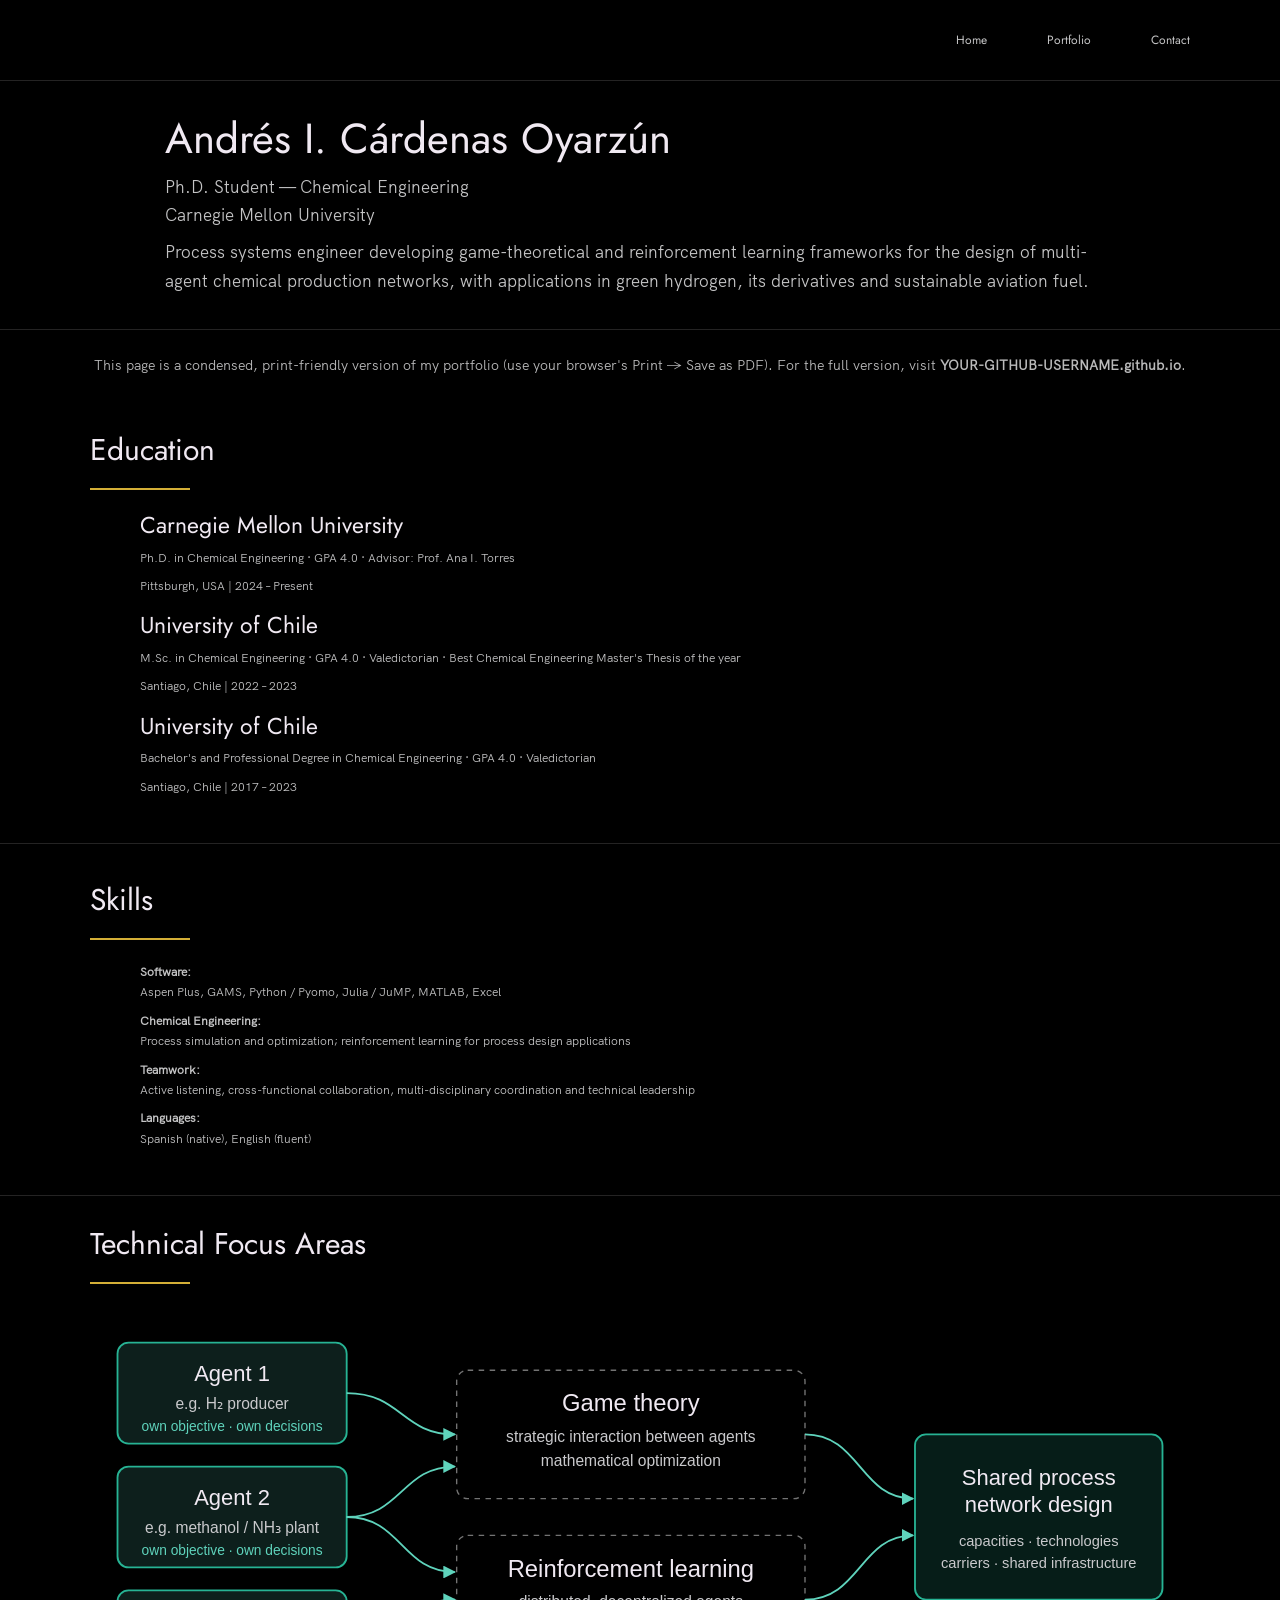
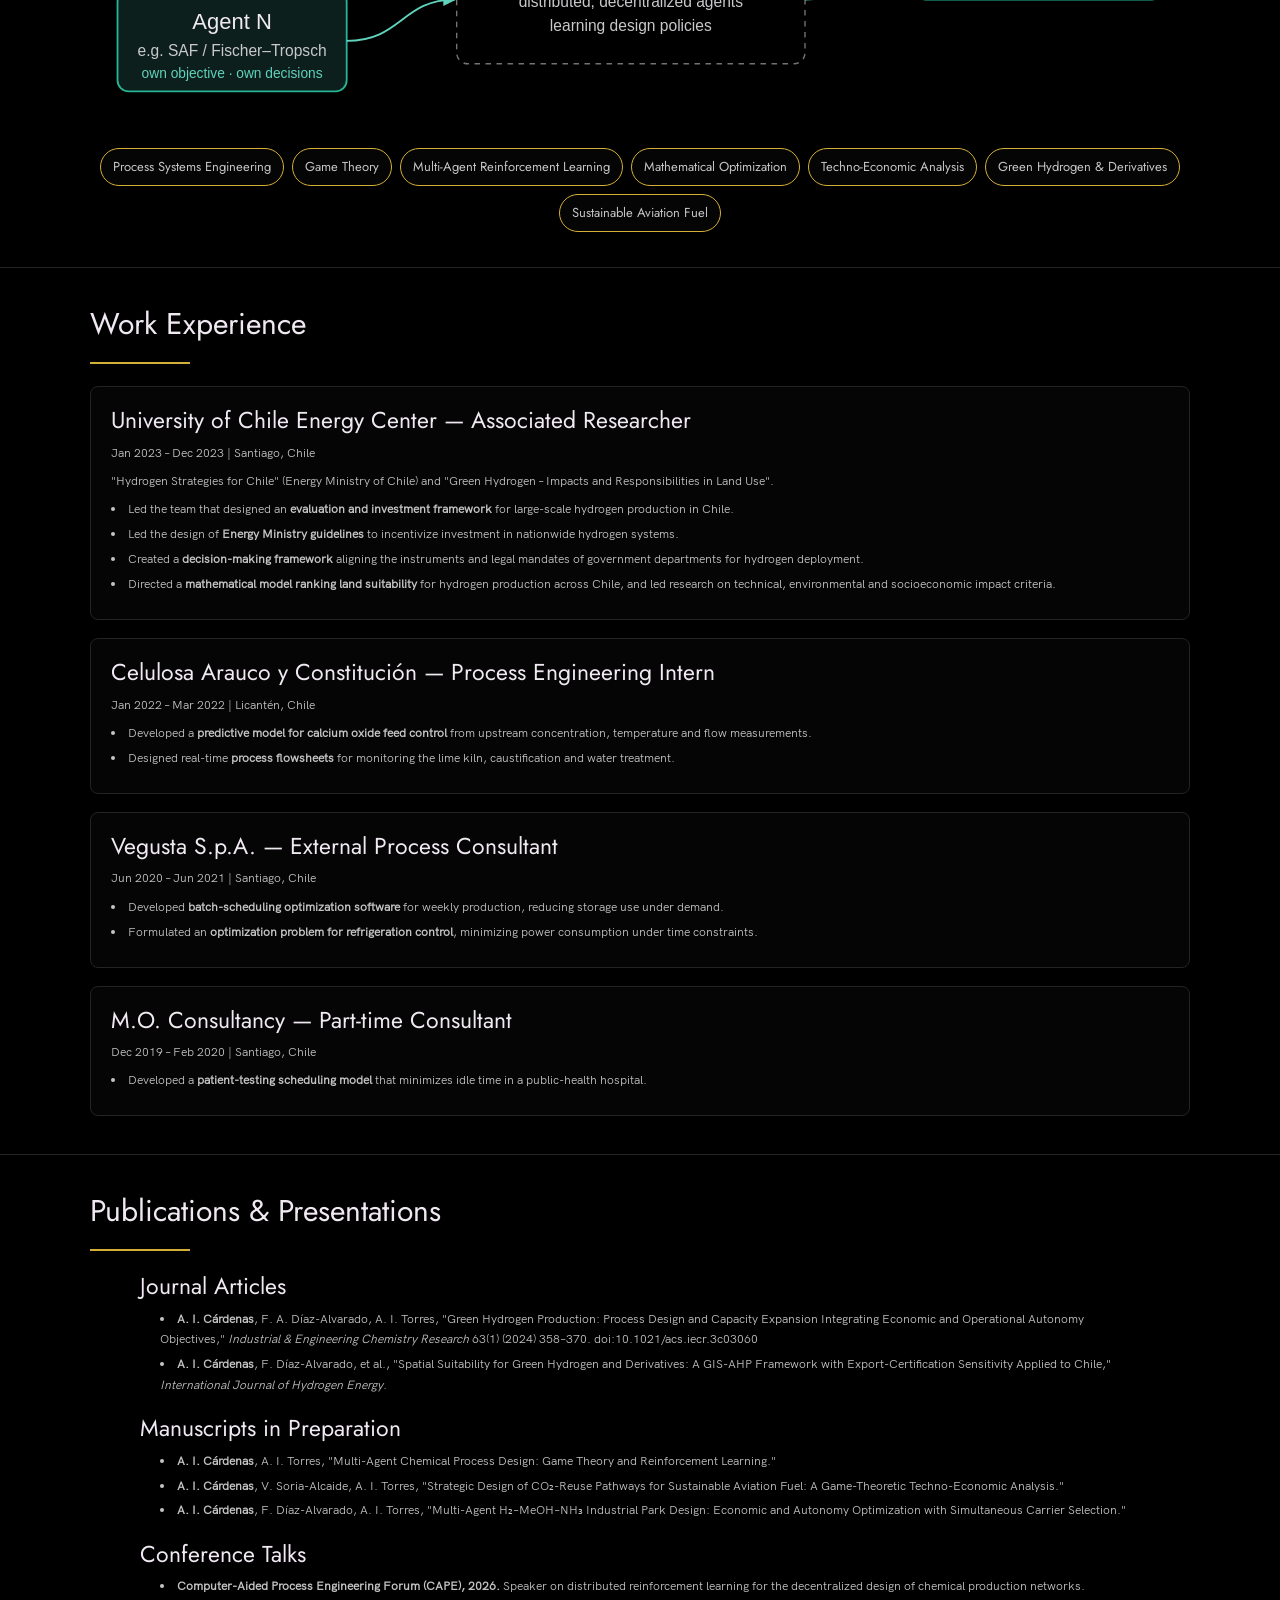
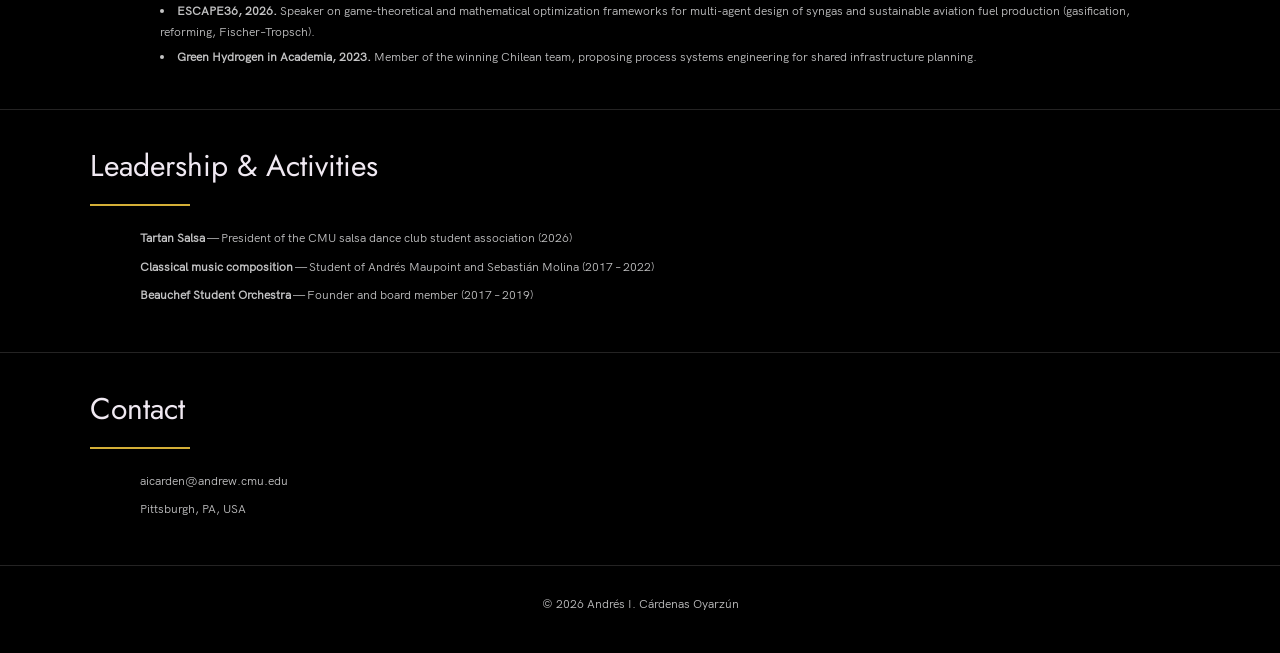
==== portfolio.html @ cf2b6558 "Initial commit of portfolio generated using Galas' template" ====
<!DOCTYPE html>
<html lang="en">
<head>
<meta charset="UTF-8" />
<meta name="viewport" content="width=device-width, initial-scale=1.0"/>
<link rel="icon" type="image/svg+xml" href="./images/favicon.svg" />
<title>Portfolio | Andrés I. Cárdenas</title>

<link rel="stylesheet" href="index.css"/>
<link rel="stylesheet" href="portfolio.css"/>
</head>

<body class="portfolio-page">

<header class="header header--subpage">
  <div class="row">
    <nav class="nav">
      <ul class="nav__items">
        <li class="nav__item"><a href="index.html" class="nav__link">Home</a></li>
        <li class="nav__item"><a href="portfolio.html" class="nav__link">Portfolio</a></li>
        <li class="nav__item"><a href="index.html#contact" class="nav__link">Contact</a></li>
      </ul>
    </nav>
  </div>
</header>

<section class="subpage-hero">
  <div class="row">
    <div class="subpage-hero__content">
      <h1 class="subpage-hero__title">Andrés I. Cárdenas Oyarzún</h1>
      <p class="subpage-hero__text">
        Ph.D. Student — Chemical Engineering<br>
        Carnegie Mellon University
      </p>
      <p class="subpage-hero__text">
        Process systems engineer developing game-theoretical and reinforcement learning frameworks for the design of multi-agent chemical production networks, with applications in green hydrogen, its derivatives and sustainable aviation fuel.
      </p>
    </div>
  </div>
</section>

<main>
  <section class="portfolio-note">
    <div class="row">
      <p>
        This page is a condensed, print-friendly version of my portfolio (use your browser's Print → Save as PDF). For the full version, visit
        <strong>YOUR-GITHUB-USERNAME.github.io</strong>.
      </p>
    </div>
  </section>

  <section class="work portfolio-section">
    <div class="row">
      <h2>Education</h2>
      <div class="portfolio-text-block">
        <div class="portfolio-education-item">
          <h3>Carnegie Mellon University</h3>
          <p>Ph.D. in Chemical Engineering · GPA 4.0 · Advisor: Prof. Ana I. Torres</p>
          <p>Pittsburgh, USA | 2024 – Present</p>
        </div>
        <div class="portfolio-education-item">
          <h3>University of Chile</h3>
          <p>M.Sc. in Chemical Engineering · GPA 4.0 · Valedictorian · Best Chemical Engineering Master's Thesis of the year</p>
          <p>Santiago, Chile | 2022 – 2023</p>
        </div>
        <div class="portfolio-education-item">
          <h3>University of Chile</h3>
          <p>Bachelor's and Professional Degree in Chemical Engineering · GPA 4.0 · Valedictorian</p>
          <p>Santiago, Chile | 2017 – 2023</p>
        </div>
      </div>
    </div>
  </section>

  <section class="work portfolio-section">
    <div class="row">
      <h2>Skills</h2>
      <div class="portfolio-text-block">
        <p><strong>Software:</strong><br>
          Aspen Plus, GAMS, Python / Pyomo, Julia / JuMP, MATLAB, Excel
        </p>
        <p><strong>Chemical Engineering:</strong><br>
          Process simulation and optimization; reinforcement learning for process design applications
        </p>
        <p><strong>Teamwork:</strong><br>
          Active listening, cross-functional collaboration, multi-disciplinary coordination and technical leadership
        </p>
        <p><strong>Languages:</strong><br>
          Spanish (native), English (fluent)
        </p>
      </div>
    </div>
  </section>

  <section class="research-overview">
    <div class="row">
      <h2>Technical Focus Areas</h2>
      <img src="./images/research-overview.svg"
           class="research-overview__image"
           alt="Multi-agent process design diagram">
      <div class="research-areas__grid">
        <div class="research-area__tag">Process Systems Engineering</div>
        <div class="research-area__tag">Game Theory</div>
        <div class="research-area__tag">Multi-Agent Reinforcement Learning</div>
        <div class="research-area__tag">Mathematical Optimization</div>
        <div class="research-area__tag">Techno-Economic Analysis</div>
        <div class="research-area__tag">Green Hydrogen &amp; Derivatives</div>
        <div class="research-area__tag">Sustainable Aviation Fuel</div>
      </div>
    </div>
  </section>

  <section class="work portfolio-section">
    <div class="row">
      <h2>Work Experience</h2>
      <div class="work__boxes">

        <div class="work__box">
          <div class="work__text">
            <h3>University of Chile Energy Center — Associated Researcher</h3>
            <p>Jan 2023 – Dec 2023 | Santiago, Chile</p>
            <p>"Hydrogen Strategies for Chile" (Energy Ministry of Chile) and "Green Hydrogen – Impacts and Responsibilities in Land Use".</p>
            <ul class="work__list">
              <li>Led the team that designed an <strong>evaluation and investment framework</strong> for large-scale hydrogen production in Chile.</li>
              <li>Led the design of <strong>Energy Ministry guidelines</strong> to incentivize investment in nationwide hydrogen systems.</li>
              <li>Created a <strong>decision-making framework</strong> aligning the instruments and legal mandates of government departments for hydrogen deployment.</li>
              <li>Directed a <strong>mathematical model ranking land suitability</strong> for hydrogen production across Chile, and led research on technical, environmental and socioeconomic impact criteria.</li>
            </ul>
          </div>
        </div>

        <div class="work__box">
          <div class="work__text">
            <h3>Celulosa Arauco y Constitución — Process Engineering Intern</h3>
            <p>Jan 2022 – Mar 2022 | Licantén, Chile</p>
            <ul class="work__list">
              <li>Developed a <strong>predictive model for calcium oxide feed control</strong> from upstream concentration, temperature and flow measurements.</li>
              <li>Designed real-time <strong>process flowsheets</strong> for monitoring the lime kiln, caustification and water treatment.</li>
            </ul>
          </div>
        </div>

        <div class="work__box">
          <div class="work__text">
            <h3>Vegusta S.p.A. — External Process Consultant</h3>
            <p>Jun 2020 – Jun 2021 | Santiago, Chile</p>
            <ul class="work__list">
              <li>Developed <strong>batch-scheduling optimization software</strong> for weekly production, reducing storage use under demand.</li>
              <li>Formulated an <strong>optimization problem for refrigeration control</strong>, minimizing power consumption under time constraints.</li>
            </ul>
          </div>
        </div>

        <div class="work__box">
          <div class="work__text">
            <h3>M.O. Consultancy — Part-time Consultant</h3>
            <p>Dec 2019 – Feb 2020 | Santiago, Chile</p>
            <ul class="work__list">
              <li>Developed a <strong>patient-testing scheduling model</strong> that minimizes idle time in a public-health hospital.</li>
            </ul>
          </div>
        </div>

      </div>
    </div>
  </section>

  <section class="work portfolio-section">
    <div class="row">
      <h2>Publications &amp; Presentations</h2>
      <div class="portfolio-text-block">

        <h3>Journal Articles</h3>
        <ul class="work__list" style="list-style-type: disc; padding-left: 2rem;">
          <li>
            <strong>A. I. Cárdenas</strong>, F. A. Díaz-Alvarado, A. I. Torres,
            "Green Hydrogen Production: Process Design and Capacity Expansion Integrating Economic and Operational Autonomy Objectives,"
            <em>Industrial &amp; Engineering Chemistry Research</em> 63(1) (2024) 358–370. doi:10.1021/acs.iecr.3c03060
          </li>
          <li>
            <strong>A. I. Cárdenas</strong>, F. Díaz-Alvarado, et al.,
            "Spatial Suitability for Green Hydrogen and Derivatives: A GIS-AHP Framework with Export-Certification Sensitivity Applied to Chile,"
            <em>International Journal of Hydrogen Energy</em>.
          </li>
        </ul>

        <h3 style="margin-top: 2rem;">Manuscripts in Preparation</h3>
        <ul class="work__list" style="list-style-type: disc; padding-left: 2rem;">
          <li><strong>A. I. Cárdenas</strong>, A. I. Torres, "Multi-Agent Chemical Process Design: Game Theory and Reinforcement Learning."</li>
          <li><strong>A. I. Cárdenas</strong>, V. Soria-Alcaide, A. I. Torres, "Strategic Design of CO₂-Reuse Pathways for Sustainable Aviation Fuel: A Game-Theoretic Techno-Economic Analysis."</li>
          <li><strong>A. I. Cárdenas</strong>, F. Díaz-Alvarado, A. I. Torres, "Multi-Agent H₂–MeOH–NH₃ Industrial Park Design: Economic and Autonomy Optimization with Simultaneous Carrier Selection."</li>
        </ul>

        <h3 style="margin-top: 2rem;">Conference Talks</h3>
        <ul class="work__list" style="list-style-type: disc; padding-left: 2rem;">
          <li><strong>Computer-Aided Process Engineering Forum (CAPE), 2026.</strong> Speaker on distributed reinforcement learning for the decentralized design of chemical production networks.</li>
          <li><strong>ESCAPE36, 2026.</strong> Speaker on game-theoretical and mathematical optimization frameworks for multi-agent design of syngas and sustainable aviation fuel production (gasification, reforming, Fischer–Tropsch).</li>
          <li><strong>Green Hydrogen in Academia, 2023.</strong> Member of the winning Chilean team, proposing process systems engineering for shared infrastructure planning.</li>
        </ul>

      </div>
    </div>
  </section>

  <section class="work portfolio-section">
    <div class="row">
      <h2>Leadership &amp; Activities</h2>
      <div class="portfolio-text-block">
        <p><strong>Tartan Salsa</strong> — President of the CMU salsa dance club student association (2026)</p>
        <p><strong>Classical music composition</strong> — Student of Andrés Maupoint and Sebastián Molina (2017 – 2022)</p>
        <p><strong>Beauchef Student Orchestra</strong> — Founder and board member (2017 – 2019)</p>
      </div>
    </div>
  </section>

  <section class="work portfolio-section">
    <div class="row">
      <h2>Contact</h2>
      <div class="portfolio-text-block">
        <p>aicarden@andrew.cmu.edu</p>
        <p>Pittsburgh, PA, USA</p>
      </div>
    </div>
  </section>

</main>

<footer class="footer">
  <div class="row">
    <p>&copy; 2026 Andrés I. Cárdenas Oyarzún</p>
  </div>
</footer>

</body>
</html>
---- index.css ----
/* --------------------------------------- */
/* ----- Basic Setup ----- */
/* --------------------------------------- */

@font-face {
    font-family: 'Hk Grotesk';
    font-style: normal;
    font-weight: 400;
    src: url('./fonts/HKGrotesk-Regular.woff') format('woff');
}

@font-face {
    font-family: 'Jost';
    font-style: normal;
    font-weight: 400;
    src: url('./fonts/Jost-Regular.ttf') format('woff');
}

* {
    margin: 0;
    padding: 0;
    box-sizing: inherit;
}

:root {
    --font-size-small: 1.2rem;
    --font-size-normal: 1.8rem;
    --font-size-medium: 2rem;
    --font-size-medium-1: 2.3rem;
    --font-size-large: 3rem;
    --font-size-huge: 5rem;
    --font-stack: 'Hk Grotesk', sans-serif;

    --line-height-normal: 1.7;
    --line-height-small: 1.2;

    --black: #000;
    --pink: #d4af37; /* accent colour (variable name kept from template) */
    --white: #f0e9f2;
    --white-1: #e5e5e6da;

    --container-max-width: 1180px;
    --container-normal-width: 800px;
    --container-medium-width: 700px;
    --container-small-width: 500px;

    --gutter-huge: 12rem;
    --gutter-medium: 6rem;
    --gutter-normal: 3rem;
    --gutter-small-1: 2.5rem;
    --gutter-small: 2rem;

    --border-light: 1px solid rgb(36, 35, 35);
}

/* --------------------------------------- */
/* ----- Global ----- */
/* --------------------------------------- */

html {
    font-size: 62.5%;
    box-sizing: border-box;
    scroll-behavior: smooth;
}

@media (max-width: 1000px) {
    html {
        font-size: 52%;
    }
}

body {
    font-size: var(--font-size-small);
    font-family: var(--font-stack);
    font-weight: 400;
    color: var(--white-1);
    line-height: var(--line-height-normal);
    background: var(--black);
    overflow-x: hidden;
}

.row {
    max-width: var(--container-max-width);
    margin: 0 auto;
}

@media (max-width: 1340px) {
    .row {
        max-width: 1100px;
    }
}

@media (max-width: 1240px) {
    .row {
        padding: 0 var(--gutter-medium);
    }
}

@media (max-width: 600px) {
    .row {
        padding: 0 var(--gutter-small);
    }
}

section {
    padding: var(--gutter-huge) 0;
    border-bottom: var(--border-light);
}

img {
    object-fit: contain;
    max-width: 100%;
    display: block;
}

/* --------------------------------------- */
/* ----- Headlines and Paragraphs ----- */
/* --------------------------------------- */

h1,
h2,
h3 {
    font-family: 'Jost', sans-serif;
    font-weight: 400;
    line-height: var(--line-height-small);
    color: var(--white);
}

.heading-primary {
    line-height: 1;
    font-size: var(--font-size-huge);
    font-weight: 400;
}

@media (max-width: 1050px) {
    .heading-primary {
        font-size: 6.5rem;
    }
}

h2 {
    font-size: var(--font-size-large);
    margin-bottom: var(--gutter-medium);
}

h2::after {
    content: '';
    display: block;
    height: 2px;
    width: 10rem;
    background: var(--pink);
    margin: var(--gutter-small) 0;
}

h3 {
    font-size: var(--font-size-medium-1);
    margin-bottom: var(--gutter-small);
}

@media (max-width: 500px) {
    .heading-primary {
        font-size: var(--font-size-large);
    }

    h2 {
        font-size: var(--font-size-medium-1);
    }

    h3 {
        font-size: var(--font-size-medium);
    }
}

p {
    margin: var(--gutter-small-1) 0;
}

@media (max-width: 900px) {
    p {
        max-width: var(--container-small-width);
    }
}

/* --------------------------------------- */
/* ----- Buttons and Links ----- */
/* --------------------------------------- */

a {
    color: var(--white);
    font-weight: 400;
    font-family: 'Jost', sans-serif;
    transition: all 0.2s;
    outline: 2px solid transparent;
}

::-moz-focus-inner {
    border: 0;
}

button:focus,
a:focus {
    outline: 2px solid var(--pink);
}

body:not(.user-is-tabbing) button:focus,
body:not(.user-is-tabbing) a:focus {
    outline: none;
}

.link:hover {
    color: var(--pink);
}

.btn {
    position: relative;
    display: inline-block;
    padding: 1rem 4.2rem;
    text-decoration: none;
    color: inherit;
    border: 1px solid var(--pink);
    font-weight: 400;
    overflow: hidden;
}

.btn:focus {
    outline: none;
}

.btn::after {
    content: '';
    display: block;
    position: absolute;
    top: 0;
    left: 0;
    right: 100%;
    background: var(--white);
    height: 100%;
    z-index: -1;
    transition: all 0.2s cubic-bezier(1, 0.68, 0.16, 0.9);
}

.btn:hover::after,
.btn:focus::after {
    right: 0;
    background: var(--pink);
}

.btn--pink {
    background: var(--pink);
    transition: all 0.2s;
}

.btn--pink::after {
    display: none;
}

.btn--pink:hover,
.btn--pink:focus {
    background: transparent;
}

.link__text {
    position: relative;
    display: inline-block;
    padding: 0.6rem;
    color: inherit;
    text-decoration: none;
    border-bottom: 1px solid var(--pink);
}

.link__text::after {
    content: '';
    display: block;
    position: absolute;
    top: 0;
    left: 0;
    right: 100%;
    background: var(--white);
    height: 100%;
    z-index: -1;
    transition: all 0.2s cubic-bezier(1, 0.68, 0.16, 0.9);
}

.link__text:focus {
    outline: none;
}

.link__text:hover::after,
.link__text:focus::after {
    right: 0;
    background: var(--pink);
}

.link__text span {
    padding-left: 1rem;
    font-family: sans-serif;
}

/* --------------------------------------- */
/* ----- Back to Top ----- */
/* --------------------------------------- */

.back-to-top {
    position: fixed;
    bottom: 4rem;
    right: 4rem;
    display: flex;
    justify-content: center;
    align-items: center;
    height: 5.5rem;
    width: 5.5rem;
    background-color: var(--pink);
    border-radius: 50%;
    z-index: 10;
    visibility: hidden;
    transition: all 0.4s;
}

.back-to-top__image {
    height: 70%;
}

@media (max-width: 900px) {
    .back-to-top {
        right: 2rem;
    }
}

@media (max-width: 500px) {
    .back-to-top {
        right: 1rem;
    }
}

/* --------------------------------------- */
/* ----- Navigation ----- */
/* --------------------------------------- */

.nav {
    display: flex;
    justify-content: flex-end;
    padding: var(--gutter-normal) 0;
}

.nav__items {
    display: flex;
    list-style: none;
    flex-wrap: wrap;
    justify-content: flex-end;
    gap: 0 0;
}

.nav__item:not(:last-child) {
    margin-right: var(--gutter-medium);
}

.nav__link {
    position: relative;
    display: inline-block;
    padding: 1rem 0;
    text-decoration: none;
    color: inherit;
    transition: all 0.2s;
}

.nav__link::after {
    content: '';
    position: absolute;
    bottom: 0;
    left: 0;
    right: 100%;
    display: inline-block;
    height: 1rem;
    background: var(--white);
    transition: all 0.25s cubic-bezier(1, 0.68, 0.16, 0.9);
}

.nav__link:hover {
    color: var(--pink);
}

.nav__link:hover::after {
    right: 0;
    height: 2px;
    background: var(--pink);
}

@media (max-width: 700px) {
    .nav {
        justify-content: center;
    }

    .nav__items {
        justify-content: center;
    }

    .nav__item {
        margin-right: 0 !important;
        margin: 0 1.2rem;
    }
}

@media (max-width: 500px) {
    .nav {
        justify-content: center;
    }

    .nav__items {
        justify-content: center;
        row-gap: 0.8rem;
    }
}

@media (max-width: 300px) {
    .nav {
        font-size: var(--font-size-small);
    }
}

/* --------------------------------------- */
/* ----- Homepage Landing ----- */
/* --------------------------------------- */

.home-landing {
    min-height: 100vh;
    display: flex;
    align-items: center;
    justify-content: center;
    background:
        radial-gradient(ellipse at center, rgba(0, 0, 0, 0.82) 0%, rgba(0, 0, 0, 0.6) 45%, rgba(0, 0, 0, 0.25) 100%),
        url('./images/header-pfd.svg');
    background-size: cover;
    background-position: center;
    background-attachment: fixed;
    text-align: center;
    padding: 8rem 0;
}

.home-landing__content {
    max-width: 900px;
    margin: 0 auto;
}

.home-landing__title {
    font-size: clamp(4.2rem, 7vw, 8rem);
    line-height: 1;
    margin-bottom: 2rem;
    color: var(--white);
}

.home-landing__subtitle {
    max-width: 700px;
    margin: 0 auto 4rem auto;
    font-family: 'Jost', sans-serif;
    font-size: var(--font-size-medium);
    color: var(--white-1);
}

.home-landing__buttons {
    display: flex;
    flex-wrap: wrap;
    justify-content: center;
    gap: 1.6rem;
    margin-top: 3rem;
}

.home-pill {
    display: inline-block;
    padding: 1.2rem 2.8rem;
    border: 1px solid var(--pink);
    border-radius: 999px;
    text-decoration: none;
    color: var(--white);
    background: rgba(0, 0, 0, 0.35);
    backdrop-filter: blur(4px);
    -webkit-backdrop-filter: blur(4px);
    font-family: 'Jost', sans-serif;
    font-size: 1.6rem;
    transition: all 0.25s ease;
}

.home-pill:hover,
.home-pill:focus {
    background: var(--pink);
    color: var(--white);
    transform: translateY(-2px);
}

@media (max-width: 600px) {
    .home-landing {
        padding: 6rem 0;
        background-attachment: scroll;
    }

    .home-landing__buttons {
        gap: 1.2rem;
    }

    .home-pill {
        width: 100%;
        max-width: 300px;
        text-align: center;
    }
}

/* --------------------------------------- */
/* ----- Header ----- */
/* --------------------------------------- */

.header {
    background: linear-gradient(rgba(0, 0, 0, 0.1), rgba(0, 0, 0, 0.4)),
        url('./images/header-network.svg');
    height: 100vh;
    background-size: cover;
    background-position: center;
    background-attachment: fixed;
    position: relative;
}

.header__text-box {
    position: relative;
    height: calc(100% - 8rem);
}

.header__text {
    position: absolute;
    top: 50%;
    transform: translateY(-50%);
}

.header__text p {
    margin: 1.5rem 0 3.5rem;
    max-width: var(--container-medium-width);
    font-family: 'Jost', sans-serif;
    font-size: var(--font-size-medium);
}

@media (max-width: 500px) {
    .header {
        text-align: center;
    }

    .header__text {
        left: 0;
        right: 0;
        margin: 0 auto;
    }

    .header__text p {
        transform: scale(0.95);
        margin-left: auto;
        margin-right: auto;
    }
}

/* --------------------------------------- */
/* ----- Subpage Header + Hero ----- */
/* --------------------------------------- */

.header--subpage {
    height: auto;
    min-height: auto;
    background: var(--black);
    border-bottom: var(--border-light);
    position: sticky;
    top: 0;
    z-index: 20;
}

.header--subpage .nav {
    padding: 2rem 0;
}

.subpage-hero {
    padding: 7rem 0 5rem 0;
    border-bottom: var(--border-light);
    background: var(--black);
}

.subpage-hero__content {
    max-width: 950px;
    margin: 0 auto;
    display: block;
}

.subpage-hero__title {
    display: block;
    font-family: 'Jost', sans-serif;
    font-size: clamp(3.2rem, 5vw, 5.5rem);
    line-height: 1.1;
    color: var(--white);
    margin: 0 0 2rem 0;
}

.subpage-hero__text {
    display: block;
    font-size: var(--font-size-medium);
    color: var(--white-1);
    max-width: 850px;
    margin: 0;
}

@media (max-width: 600px) {
    .subpage-hero {
        padding: 5rem 0 4rem 0;
    }

    .subpage-hero__title {
        font-size: 3.2rem;
    }

    .subpage-hero__text {
        font-size: var(--font-size-normal);
    }
}

/* --------------------------------------- */
/* ----- Research Overview Section ----- */
/* --------------------------------------- */

.research-overview {
    padding: 7rem 0 6rem 0;
}

.research-overview__image {
    width: 100%;
    max-width: 100%;
    margin: 2.5rem 0 3rem 0;
    display: block;
    border-radius: 0;
    border: none;
    box-shadow: none;
    background: transparent;
}

.research-areas__grid {
    display: flex;
    flex-wrap: wrap;
    justify-content: center;
    gap: 1.2rem;
}

.research-area__tag {
    padding: 0.9rem 1.6rem;
    border: 1px solid var(--pink);
    border-radius: 999px;
    font-size: 1.5rem;
    font-family: 'Jost', sans-serif;
    background: rgba(255, 255, 255, 0.02);
    transition: all 0.25s ease;
}

.research-area__tag:hover {
    background: var(--pink);
    transform: translateY(-2px);
}

/* --------------------------------------- */
/* ----- Work / Research Cards ----- */
/* --------------------------------------- */

.work__boxes {
    display: flex;
    flex-direction: column;
    gap: 4rem;
}

.work__box {
    display: flex;
    align-items: center;
    justify-content: space-between;
    gap: 6rem;
    border: var(--border-light);
    border-radius: 14px;
    padding: 3.5rem;
    background: rgba(255, 255, 255, 0.02);
    box-shadow: 0 8px 24px rgba(0, 0, 0, 0.18);
    transition: transform 0.25s ease, border-color 0.25s ease;
    margin-bottom: 0 !important;
}

.work__box:hover {
    transform: translateY(-4px);
    border-color: var(--pink);
}

.work__box:nth-child(even) {
    flex-direction: row-reverse;
}

.work__links {
    display: flex;
    align-items: center;
}

.work__text {
    flex: 1;
    max-width: 500px;
}

.work__list {
    list-style-position: inside;
    margin-bottom: var(--gutter-normal);
}

.work__code {
    display: block;
    height: 3rem;
    margin-left: var(--gutter-normal);
    transition: all 0.3s;
}

.work__code:hover {
    transform: scale(1.2);
}

.work__image-box {
    flex: 1;
    margin-bottom: 0;
}

.work__image {
    width: 100%;
    max-width: 100%;
}

@media (min-width: 901px) {
    .work__image-box {
        margin: 0 0 0 2rem;
    }

    .work__box:nth-child(even) .work__image-box {
        margin: 0 2rem 0 0;
    }
}

@media (max-width: 900px) {
    .work__box,
    .work__box:nth-child(even) {
        flex-direction: column-reverse;
        align-items: flex-start;
        gap: 3rem;
    }

    .work__image-box {
        width: 100%;
        margin: 0;
    }

    .work__text {
        max-width: 100%;
    }

    .work__code {
        height: 4rem;
    }
}

@media (max-width: 500px) {
    .work__box {
        padding: 2.5rem;
    }
}

/* --------------------------------------- */
/* ----- About ----- */
/* --------------------------------------- */

.about__content {
    display: flex;
    flex-direction: row-reverse;
    align-items: center;
    gap: 6rem;
}

.about__photo-container {
    margin-bottom: var(--gutter-normal);
}

@media (min-width: 901px) {
    .about__text {
        flex: 0 0 35%;
    }

    .about__photo-container {
        flex: 1;
        margin: 0 var(--gutter-huge) 0 0;
    }
}

@media (max-width: 900px) {
    .about__content {
        flex-direction: column-reverse;
        align-items: flex-start;
        gap: 3rem;
    }
}

/* --------------------------------------- */
/* ----- Contact ----- */
/* --------------------------------------- */

.contact__info {
    max-width: var(--container-medium-width);
}

/* --------------------------------------- */
/* ----- Footer ----- */
/* --------------------------------------- */

.footer {
    text-align: center;
    padding: var(--gutter-medium) 0 var(--gutter-normal);
}

.footer__social-links {
    display: flex;
    justify-content: center;
    padding: var(--gutter-normal) 0;
    list-style: none;
}

.footer__social-link-item:not(:last-of-type) {
    margin-right: var(--gutter-small);
}

.footer__social-image {
    height: 4rem;
}

.footer__github-buttons {
    display: flex;
    justify-content: center;
}

.footer__github-buttons iframe {
    height: 2.5rem;
    width: 84px;
    transform: translateY(3px);
}

@media (max-width: 500px) {
    .footer {
        padding: var(--gutter-medium) 0;
    }
}

/* --------------------------------------- */
/* ----- Embedded Videos / Media ----- */
/* --------------------------------------- */

.work__image-box video,
.work__image-box iframe,
.work__image-box img {
    width: 100%;
    max-height: none;
    border-radius: 8px;
    object-fit: contain;
    box-shadow: 0 4px 15px rgba(0, 0, 0, 0.25);
    background: rgba(255, 255, 255, 0.02);
}

.work__image-box img {
    height: auto;
}

.work__video {
    width: 100%;
    height: auto;
}

/* --------------------------------------- */
/* ----- Table of Contents Section ----- */
/* --------------------------------------- */

.toc {
    padding: 4rem 0;
    text-align: center;
}

.toc__tiles {
    display: flex;
    justify-content: center;
    gap: 2rem;
    flex-wrap: wrap;
    margin-top: 2rem;
}

.toc__tile {
    width: 300px;
    text-decoration: none;
    color: inherit;
    border-radius: 12px;
    overflow: hidden;
    box-shadow: 0 8px 16px rgba(0, 0, 0, 0.1);
    transition: transform 0.2s ease;
}

.toc__tile:hover {
    transform: scale(1.03);
}

.toc__tile img {
    width: 100%;
    height: 200px;
    object-fit: cover;
    display: block;
}

.toc__label {
    padding: 1rem;
    font-size: 1.6rem;
    font-weight: 600;
    background-color: #fff;
    color: #111;
}

/* --------------------------------------- */
/* ----- Highlight Cards ----- */
/* --------------------------------------- */

.toc__tile--text {
    display: flex;
    flex-direction: column;
    justify-content: center;
    min-height: 220px;
    padding: 3rem;
    text-align: left;
    background: rgba(255, 255, 255, 0.02);
    border: var(--border-light);
    border-radius: 10px;
    position: relative;
    transition: all 0.25s ease;
    overflow: hidden;
}

.toc__tile--text::before {
    content: '';
    position: absolute;
    left: 0;
    top: 0;
    height: 100%;
    width: 4px;
    background: var(--pink);
    opacity: 0.8;
}

.toc__tile--text:hover {
    transform: translateY(-6px);
    border-color: var(--pink);
    box-shadow: 0 10px 30px rgba(0, 0, 0, 0.35);
}

.toc__tile--text .toc__label {
    padding: 0;
    margin-bottom: 1.2rem;
    font-size: 2rem;
    font-weight: 600;
    background: transparent;
    color: var(--white);
}

.toc__description {
    margin: 0;
    font-size: 1.5rem;
    line-height: 1.6;
    color: var(--white-1);
    max-width: 100%;
}

/* --------------------------------------- */
/* ----- Projects Grid ----- */
/* --------------------------------------- */

.projects__grid {
    display: grid;
    grid-template-columns: repeat(2, minmax(0, 1fr));
    gap: 3rem;
    margin-top: 3rem;
}

.project-card {
    border: 1px solid rgb(36, 35, 35);
    padding: 3rem;
    border-radius: 10px;
    background: rgba(255, 255, 255, 0.02);
    transition: all 0.25s ease;
}

.project-card:hover {
    transform: translateY(-4px);
    border-color: var(--pink);
}

.project-card h3 {
    margin-bottom: 1.5rem;
}

.project-card p {
    max-width: 100%;
    margin-bottom: 1.5rem;
}

.project-card ul {
    list-style-position: inside;
    margin-top: 1rem;
}

.project-card li:not(:last-child) {
    margin-bottom: 0.6rem;
}

@media (max-width: 900px) {
    .projects__grid {
        grid-template-columns: 1fr;
    }
}
.project-card-link {
  text-decoration: none;
  color: inherit;
  display: block;
}

/* --------------------------------------- */
/* ----- Additions for this portfolio ----- */
/* --------------------------------------- */

.about__photo {
    border-radius: 12px;
    border: var(--border-light);
}

.about__text {
    font-size: 1.6rem;
}

.home-landing__kicker {
    font-family: 'Jost', sans-serif;
    font-size: 1.5rem;
    letter-spacing: 0.3em;
    text-transform: uppercase;
    color: var(--pink);
    margin: 0 0 1.6rem 0;
}

.btn-row {
    display: flex;
    flex-wrap: wrap;
    gap: 1.6rem;
    margin-top: 3rem;
}

/* Education / timeline cards */
.edu__grid {
    display: grid;
    grid-template-columns: repeat(3, minmax(0, 1fr));
    gap: 2.4rem;
}

.edu__card {
    border: var(--border-light);
    border-radius: 10px;
    padding: 2.8rem;
    background: rgba(255, 255, 255, 0.02);
    position: relative;
    transition: border-color 0.25s ease, transform 0.25s ease;
}

.edu__card:hover {
    border-color: var(--pink);
    transform: translateY(-4px);
}

.edu__card h3 {
    font-size: var(--font-size-medium);
    margin-bottom: 0.6rem;
}

.edu__meta {
    font-size: 1.4rem;
    color: var(--pink);
    margin: 0 0 1.2rem 0;
    font-family: 'Jost', sans-serif;
}

.edu__card p {
    margin: 0.8rem 0;
    max-width: 100%;
    font-size: 1.5rem;
}

@media (max-width: 1000px) {
    .edu__grid {
        grid-template-columns: 1fr;
    }
}

/* Small tags inside cards */
.tag-row {
    display: flex;
    flex-wrap: wrap;
    gap: 0.8rem;
    margin-top: 1.6rem;
    list-style: none;
}

.tag-row li {
    padding: 0.4rem 1.2rem;
    border: 1px solid rgba(212, 175, 55, 0.6);
    border-radius: 999px;
    font-size: 1.3rem;
    font-family: 'Jost', sans-serif;
}

.project-card ul.tag-row {
    list-style: none;
}

.project-card ul.tag-row li:not(:last-child) {
    margin-bottom: 0;
}

/* Experience details */
.work__meta {
    color: var(--pink);
    font-family: 'Jost', sans-serif;
    font-size: 1.5rem;
    margin: 0 0 1rem 0;
}

.work__subhead {
    font-family: 'Jost', sans-serif;
    font-size: 1.7rem;
    color: var(--white);
    margin: 2rem 0 0.8rem 0;
}

.work__text--wide {
    max-width: 100%;
}

.work__text--wide .work__list {
    list-style: disc;
    list-style-position: outside;
    padding-left: 2rem;
}

.work__text--wide .work__list li {
    margin-bottom: 0.8rem;
    font-size: 1.5rem;
}

.work__number {
    font-family: 'Jost', sans-serif;
    font-size: 6rem;
    line-height: 1;
    color: var(--pink);
    opacity: 0.85;
    flex: 0 0 auto;
    min-width: 8rem;
}

@media (max-width: 900px) {
    .work__number {
        font-size: 4rem;
    }
}

/* Publications */
.pub-list {
    list-style: none;
    max-width: 950px;
}

.pub-list li {
    padding: 1.8rem 0 1.8rem 2.4rem;
    border-left: 2px solid rgba(212, 175, 55, 0.5);
    margin-bottom: 1.6rem;
    font-size: 1.55rem;
}

.pub-list__title {
    display: block;
    font-family: 'Jost', sans-serif;
    font-size: 1.85rem;
    color: var(--white);
    line-height: 1.35;
    margin-bottom: 0.6rem;
}

.pub-list__status {
    display: inline-block;
    margin-top: 0.6rem;
    padding: 0.2rem 1rem;
    border-radius: 999px;
    font-size: 1.25rem;
    border: 1px solid var(--pink);
    color: var(--white);
}

.pub-list__status--published {
    background: var(--pink);
    color: #000;
}

.pub-list a {
    color: var(--pink);
}

/* Skills grid */
.skills__grid {
    display: grid;
    grid-template-columns: repeat(2, minmax(0, 1fr));
    gap: 2.4rem;
}

.skills__grid .project-card p {
    font-size: 1.5rem;
}

@media (max-width: 900px) {
    .skills__grid {
        grid-template-columns: 1fr;
    }
}

/* Beyond the lab */
.beyond__grid {
    display: grid;
    grid-template-columns: repeat(3, minmax(0, 1fr));
    gap: 2.4rem;
}

.beyond__card {
    border: var(--border-light);
    border-radius: 10px;
    padding: 2.8rem;
    background: rgba(255, 255, 255, 0.02);
}

.beyond__icon {
    font-size: 3rem;
    line-height: 1;
    margin-bottom: 1.4rem;
}

.beyond__card h3 {
    font-size: var(--font-size-medium);
    margin-bottom: 0.4rem;
}

.beyond__card p {
    margin: 0.6rem 0;
    font-size: 1.5rem;
    max-width: 100%;
}

@media (max-width: 900px) {
    .beyond__grid {
        grid-template-columns: 1fr;
    }
}

.toc__tiles--four .toc__tile {
    width: 260px;
}

.highlight-callout {
    max-width: 900px;
    margin: 4rem auto 0 auto;
    text-align: center;
    font-size: 1.8rem;
}

.footer__social-image--mail {
    height: 4rem;
}

.work__text--wide p {
    font-size: 1.6rem;
    max-width: 100%;
}

.work__text--wide .work__meta {
    font-size: 1.5rem;
}

.toc h2::after {
    margin-left: auto;
    margin-right: auto;
}

.about__photo {
    width: 100%;
    height: auto;
}

@media (max-width: 900px) {
    .about__photo-container {
        width: 100%;
        max-width: 360px;
    }
}

/* Black text on gold backgrounds (white on gold is hard to read) */
.btn:hover,
.btn:focus,
.home-pill:hover,
.home-pill:focus,
.research-area__tag:hover {
    color: #000;
}
---- portfolio.css ----
/* --------------------------------------- */
/* ----- Portfolio-only overrides ----- */
/* --------------------------------------- */

.portfolio-page section {
    padding: 3.8rem 0;
}

.portfolio-page .subpage-hero {
    padding: 3.5rem 0 2.5rem 0;
}

.portfolio-page .subpage-hero__title {
    font-size: 4.2rem;
    margin-bottom: 1rem;
}

.portfolio-page .subpage-hero__text {
    font-size: 1.7rem;
    max-width: 1000px;
}

.portfolio-page h2 {
    margin-bottom: 2.2rem;
}

.portfolio-page h3 {
    margin-bottom: 0.8rem;
}

.portfolio-page p {
    margin: 0.8rem 0;
    max-width: 100%;
}

.portfolio-page .portfolio-note {
    padding: 1.6rem 0 0.8rem 0;
    border-bottom: none;
}

.portfolio-page .portfolio-note p {
    font-size: 1.4rem;
    text-align: center;
    color: var(--white-1);
    opacity: 0.95;
}

.portfolio-page .portfolio-text-block {
    max-width: 1000px;
    margin: 0 auto;
    text-align: left;
}

.portfolio-page .portfolio-education-item:not(:last-child) {
    margin-bottom: 1.6rem;
}

.portfolio-page .research-overview {
    padding: 3rem 0 3.5rem 0;
}

.portfolio-page .research-overview__image {
    width: min(1200px, calc(100vw - 4rem));
    margin-top: 1.5rem;
    margin-bottom: 2rem;
}

.portfolio-page .research-areas__grid {
    gap: 0.8rem;
}

.portfolio-page .research-area__tag {
    font-size: 1.3rem;
    padding: 0.7rem 1.2rem;
}

.portfolio-page .work__boxes {
    gap: 1.8rem;
}

.portfolio-page .work__box {
    padding: 2rem;
    gap: 2.4rem;
    border-radius: 8px;
    box-shadow: none;
}

.portfolio-page .work__box:hover {
    transform: none;
}

.portfolio-page .work__text {
    max-width: 100%;
}

.portfolio-page .work__list {
    margin-bottom: 0;
}

.portfolio-page .work__list li {
    margin-bottom: 0.45rem;
}

.portfolio-page .projects__grid {
    gap: 1.6rem;
    margin-top: 1.5rem;
}

.portfolio-page .project-card {
    padding: 2rem;
    box-shadow: none;
}

.portfolio-page .project-card:hover {
    transform: none;
}

.portfolio-page .footer {
    padding-top: 2rem;
}

.portfolio-page .portfolio-section,
.portfolio-page .work__box,
.portfolio-page .project-card,
.portfolio-page .portfolio-education-item {
    break-inside: avoid;
    page-break-inside: avoid;
}

/* --------------------------------------- */
/* ----- Print styles for PDF ----- */
/* --------------------------------------- */

@media print {
    .portfolio-page {
        background: white !important;
        color: black !important;
        font-size: 11pt;
        line-height: 1.35;
    }

    .portfolio-page * {
        box-shadow: none !important;
        text-shadow: none !important;
        background-image: none !important;
    }

    .portfolio-page .header--subpage,
    .portfolio-page .footer {
        display: none !important;
    }

    .portfolio-page .subpage-hero {
        padding: 0 0 1.2rem 0 !important;
        border-bottom: 1px solid #bbb;
        background: white !important;
    }

    .portfolio-page .subpage-hero__title {
        font-size: 24pt !important;
        color: black !important;
        margin-bottom: 0.4rem !important;
    }

    .portfolio-page .subpage-hero__text {
        font-size: 11pt !important;
        color: black !important;
        max-width: 100% !important;
    }

    .portfolio-page .portfolio-note {
        padding: 0.5rem 0 1rem 0 !important;
    }

    .portfolio-page .portfolio-note p {
        font-size: 9.5pt !important;
        color: #333 !important;
        text-align: left;
    }

    .portfolio-page section {
        padding: 1.1rem 0 !important;
        border-bottom: none !important;
    }

    .portfolio-page h1,
    .portfolio-page h2,
    .portfolio-page h3,
    .portfolio-page p,
    .portfolio-page li,
    .portfolio-page a,
    .portfolio-page .research-area__tag {
        color: black !important;
    }

    .portfolio-page h2 {
        font-size: 16pt !important;
        margin-bottom: 0.8rem !important;
    }

    .portfolio-page h2::after {
        width: 5rem !important;
        margin: 0.5rem 0 !important;
        background: #777 !important;
    }

    .portfolio-page h3 {
        font-size: 12pt !important;
        margin-bottom: 0.35rem !important;
    }

    .portfolio-page p {
        margin: 0.3rem 0 !important;
    }

    .portfolio-page .research-overview {
        padding-top: 0.8rem !important;
        padding-bottom: 1.2rem !important;
    }

    .portfolio-page .research-overview__image {
        width: 100% !important;
        max-width: 100% !important;
        margin: 0.8rem 0 1rem 0 !important;
        transform: none !important;
    }

    .portfolio-page .research-areas__grid {
        justify-content: flex-start !important;
        gap: 0.35rem !important;
    }

    .portfolio-page .research-area__tag {
        border: 1px solid #888 !important;
        background: white !important;
        font-size: 9pt !important;
        padding: 0.25rem 0.55rem !important;
    }

    .portfolio-page .work__boxes {
        gap: 0.9rem !important;
    }

    .portfolio-page .work__box,
    .portfolio-page .project-card {
        border: 1px solid #c9c9c9 !important;
        background: white !important;
        padding: 0.8rem 1rem !important;
        border-radius: 0 !important;
    }

    .portfolio-page .work__box {
        gap: 1rem !important;
    }

    .portfolio-page .work__list {
        margin-top: 0.35rem !important;
    }

    .portfolio-page .work__list li,
    .portfolio-page .project-card li {
        margin-bottom: 0.2rem !important;
    }

    .portfolio-page .projects__grid {
        grid-template-columns: 1fr 1fr !important;
        gap: 0.8rem !important;
        margin-top: 0.8rem !important;
    }

    .portfolio-page .project-card {
        padding: 0.8rem !important;
    }

    .portfolio-page .project-card p {
        margin-bottom: 0.4rem !important;
    }

    .portfolio-page a {
        text-decoration: none !important;
    }

    @page {
        size: letter;
        margin: 0.45in;
    }
}
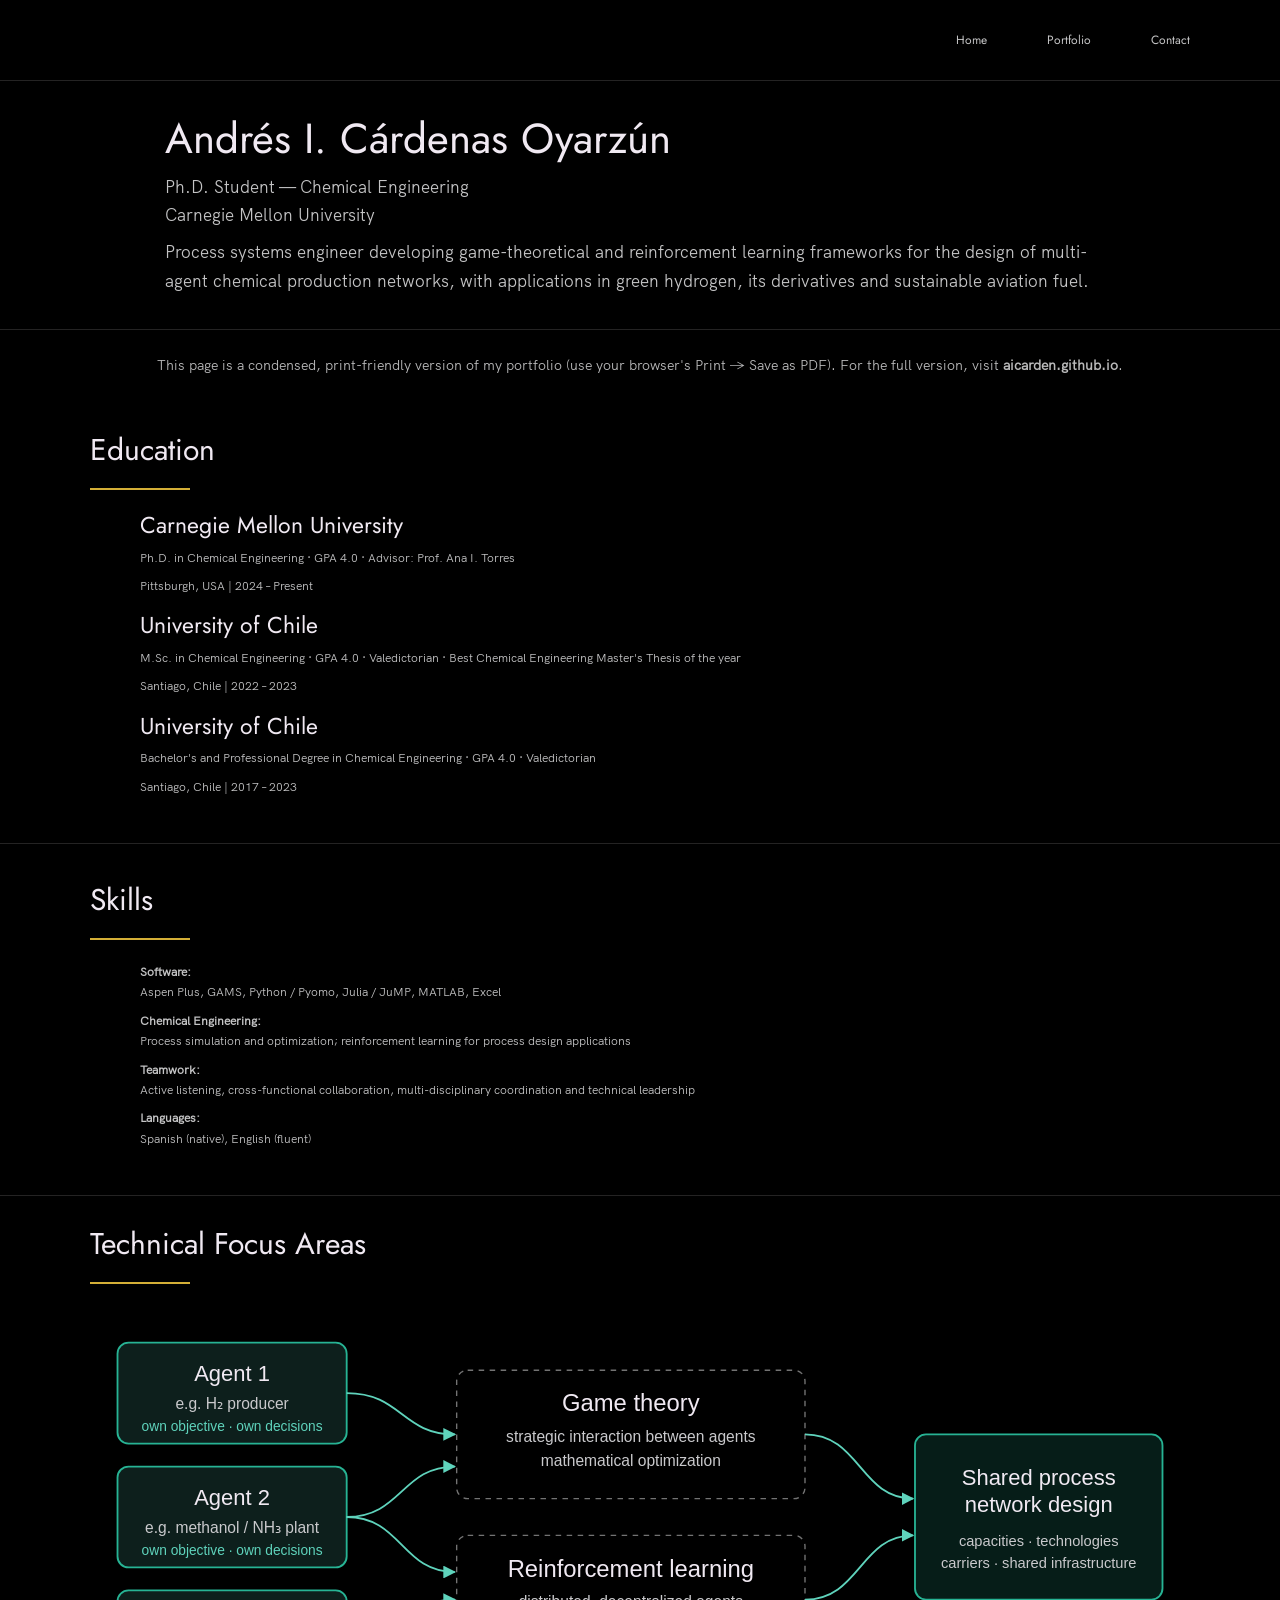
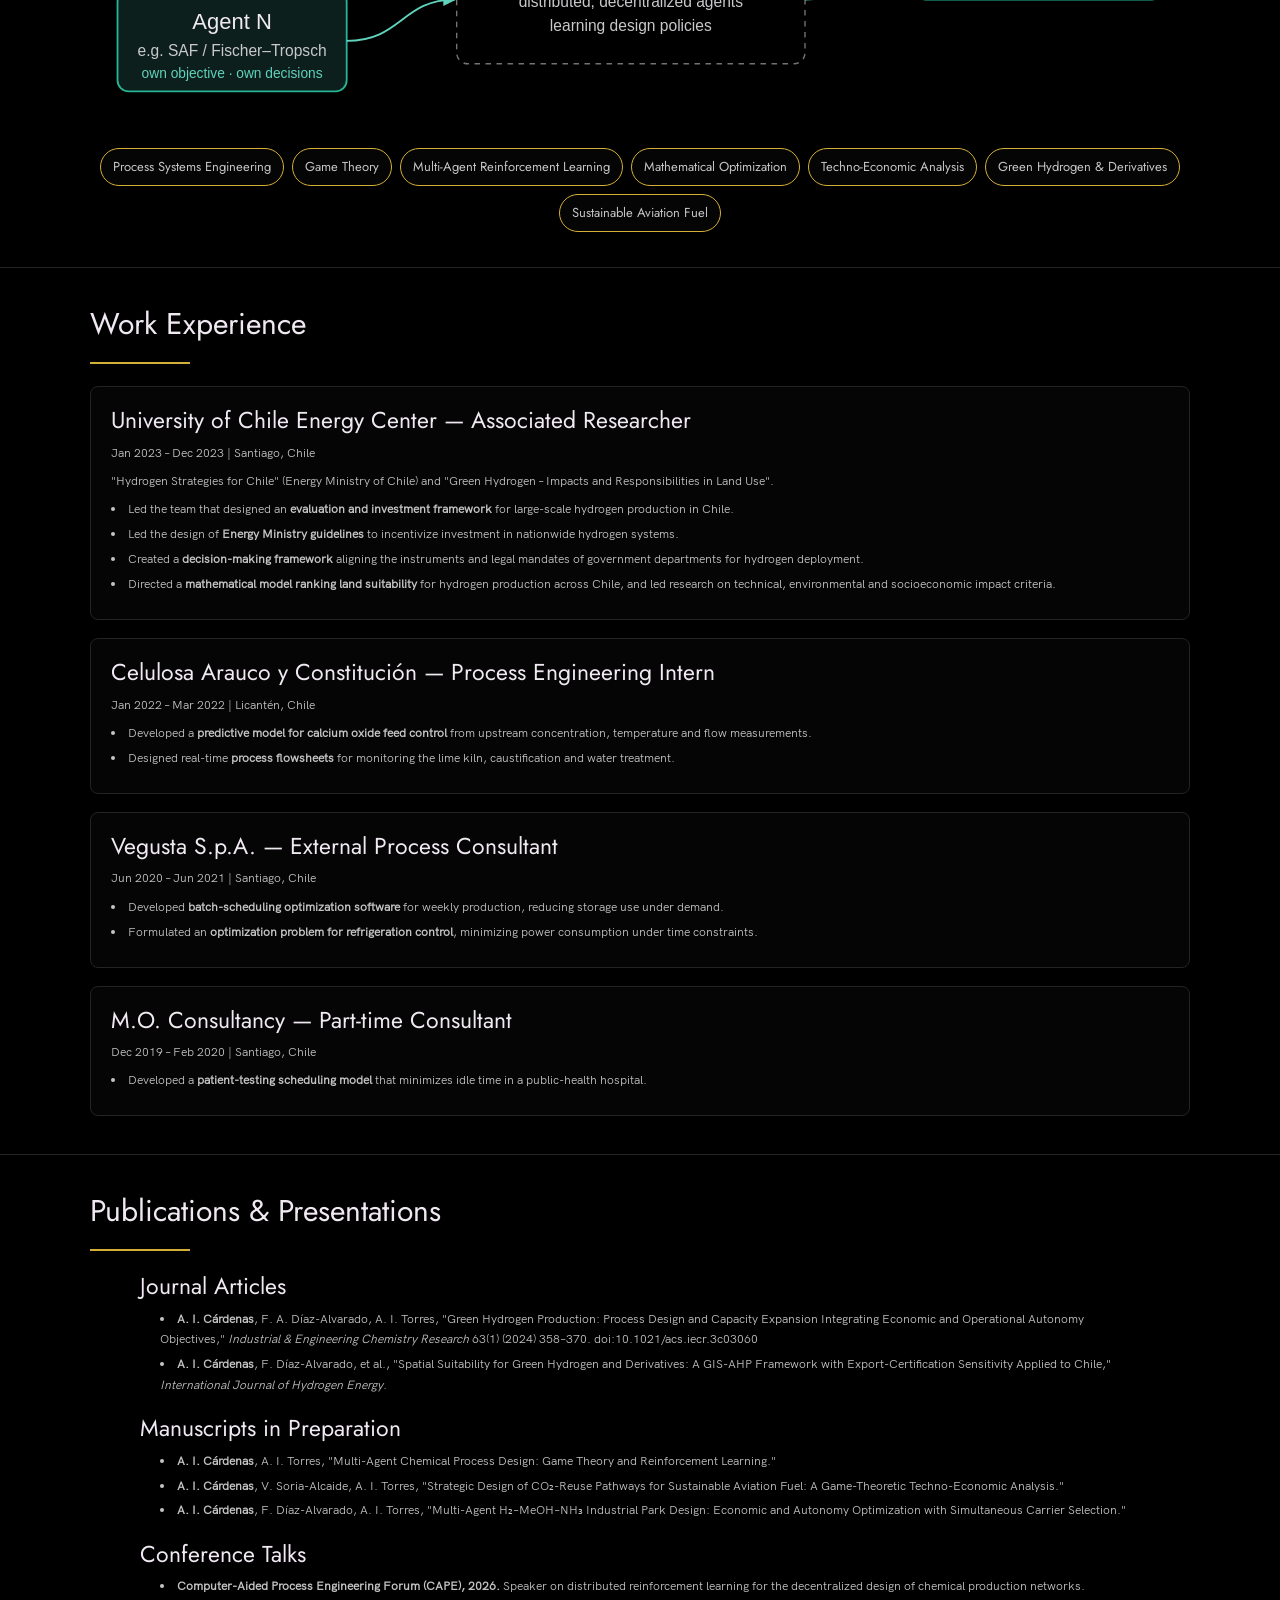
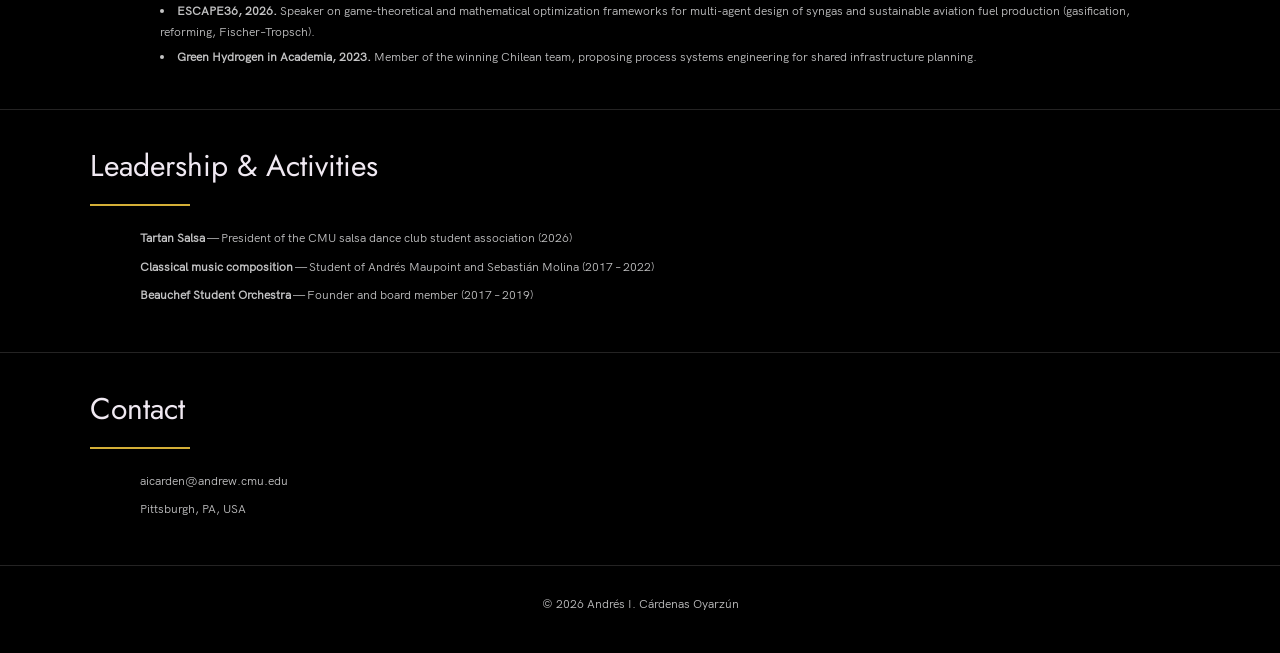
==== commit e97b6acc: "Portfolio restructuring" ====
--- a/portfolio.html
+++ b/portfolio.html
@@ -44,7 +44,7 @@
     <div class="row">
       <p>
         This page is a condensed, print-friendly version of my portfolio (use your browser's Print → Save as PDF). For the full version, visit
-        <strong>YOUR-GITHUB-USERNAME.github.io</strong>.
+        <strong>aicarden.github.io</strong>.
       </p>
     </div>
   </section>
--- a/index.css
+++ b/index.css
@@ -1310,3 +1310,272 @@
 .research-area__tag:hover {
     color: #000;
 }
+
+/* Current page in the subpage nav */
+.nav__link[aria-current="page"] {
+    color: var(--pink);
+}
+
+.nav__link[aria-current="page"]::after {
+    right: 0;
+    height: 2px;
+    background: var(--pink);
+}
+
+/* Centered button row (e.g. inside callouts) */
+.btn-row--center {
+    justify-content: center;
+}
+
+/* Spacing between publication groups */
+.pub-section {
+    margin-top: 6rem;
+}
+
+/* Placeholder notice for sections still being written */
+.draft-note {
+    border: 1px dashed var(--pink);
+    border-radius: 10px;
+    padding: 2rem 2.4rem;
+    max-width: 900px;
+    font-size: 1.6rem;
+}
+
+/* --------------------------------------- */
+/* ----- Institutions (home) ----- */
+/* --------------------------------------- */
+
+.inst__grid {
+    display: grid;
+    grid-template-columns: repeat(4, minmax(0, 1fr));
+    gap: 2.4rem;
+}
+
+.inst__card {
+    display: flex;
+    flex-direction: column;
+    border: var(--border-light);
+    border-radius: 10px;
+    overflow: hidden;
+    background: rgba(255, 255, 255, 0.02);
+    transition: border-color 0.25s ease, transform 0.25s ease;
+}
+
+.inst__card:hover {
+    border-color: var(--pink);
+    transform: translateY(-4px);
+}
+
+.inst__card--current {
+    border-color: rgba(212, 175, 55, 0.6);
+}
+
+/* White banner that holds the logo; logo files are pre-cropped so they fill it */
+.inst__logo {
+    height: 13rem;
+    background: #fff;
+    display: flex;
+    align-items: center;
+    justify-content: center;
+    padding: 1.6rem 2rem;
+}
+
+.inst__logo img {
+    max-width: 100%;
+    max-height: 100%;
+    width: auto;
+    height: auto;
+    object-fit: contain;
+}
+
+.inst__mono {
+    display: none;
+    font-family: 'Jost', sans-serif;
+    font-size: 2rem;
+    text-align: center;
+    color: var(--pink);
+}
+
+.inst__logo--fallback {
+    background: rgba(212, 175, 55, 0.08);
+    border-bottom: 1px solid rgba(212, 175, 55, 0.4);
+}
+
+.inst__logo--fallback .inst__mono {
+    display: block;
+}
+
+.inst__text {
+    padding: 2rem 2.4rem 2.4rem 2.4rem;
+}
+
+.inst__text h3 {
+    font-size: 1.8rem;
+    margin: 0.6rem 0 0.4rem 0;
+}
+
+.inst__text .edu__meta {
+    margin: 0;
+    font-size: 1.35rem;
+}
+
+.inst__badge {
+    display: inline-block;
+    padding: 0.1rem 0.9rem;
+    border-radius: 999px;
+    border: 1px solid rgba(212, 175, 55, 0.6);
+    font-family: 'Jost', sans-serif;
+    font-size: 1.15rem;
+    text-transform: uppercase;
+    letter-spacing: 0.08em;
+}
+
+.inst__badge--current {
+    background: var(--pink);
+    color: #000;
+}
+
+@media (max-width: 1100px) {
+    .inst__grid {
+        grid-template-columns: repeat(2, minmax(0, 1fr));
+    }
+}
+
+@media (max-width: 650px) {
+    .inst__grid {
+        grid-template-columns: 1fr;
+    }
+}
+
+/* --------------------------------------- */
+/* ----- Research statement ----- */
+/* --------------------------------------- */
+
+.statement__part {
+    display: flex;
+    gap: 4rem;
+    padding: 4rem 0;
+    border-bottom: var(--border-light);
+}
+
+.statement__part:first-child {
+    padding-top: 0;
+}
+
+.statement__content {
+    flex: 1;
+    min-width: 0;
+}
+
+.statement__number {
+    font-family: 'Jost', sans-serif;
+    font-size: 6rem;
+    line-height: 1;
+    color: var(--pink);
+    opacity: 0.85;
+    flex: 0 0 8rem;
+}
+
+.statement__kicker {
+    font-family: 'Jost', sans-serif;
+    font-size: 1.4rem;
+    text-transform: uppercase;
+    letter-spacing: 0.12em;
+    color: var(--pink);
+    margin: 0 0 0.6rem 0;
+}
+
+.statement__body p {
+    font-size: 1.7rem;
+    max-width: 800px;
+}
+
+.statement__image {
+    width: 100%;
+    max-width: 900px;
+    margin: 3rem 0 2rem 0;
+}
+
+.statement__tags {
+    justify-content: flex-start;
+}
+
+@media (max-width: 700px) {
+    .statement__part {
+        flex-direction: column;
+        gap: 1.2rem;
+    }
+
+    .statement__number {
+        font-size: 4rem;
+        flex-basis: auto;
+    }
+}
+
+/* --------------------------------------- */
+/* ----- Projects by research line ----- */
+/* --------------------------------------- */
+
+.project-line__intro {
+    max-width: 800px;
+    font-size: 1.7rem;
+    color: var(--white-1);
+}
+
+.tag-row li.tag-row__status {
+    background: var(--pink);
+    border-color: var(--pink);
+    color: #000;
+}
+
+/* Buttons inside the subpage intro */
+.subpage-hero .btn-row {
+    margin-top: 2.4rem;
+}
+
+/* --------------------------------------- */
+/* ----- Publications with graphical abstract ----- */
+/* --------------------------------------- */
+
+.pub-list li.pub-item {
+    display: grid;
+    grid-template-columns: 22rem minmax(0, 1fr);
+    gap: 2.8rem;
+    align-items: start;
+    max-width: 1100px;
+}
+
+.pub-list {
+    max-width: 1100px;
+}
+
+.pub-item__figure {
+    margin: 0;
+}
+
+.pub-item__figure img {
+    width: 100%;
+    aspect-ratio: 20 / 13;
+    object-fit: contain;
+    border-radius: 8px;
+    border: var(--border-light);
+    background: #0b0b0b;
+}
+
+.pub-item__abstract {
+    margin: 1.4rem 0 0 0;
+    font-size: 1.5rem;
+    color: var(--white-1);
+    max-width: 100%;
+}
+
+@media (max-width: 700px) {
+    .pub-list li.pub-item {
+        grid-template-columns: 1fr;
+        gap: 1.6rem;
+    }
+
+    .pub-item__figure img {
+        max-width: 32rem;
+    }
+}
